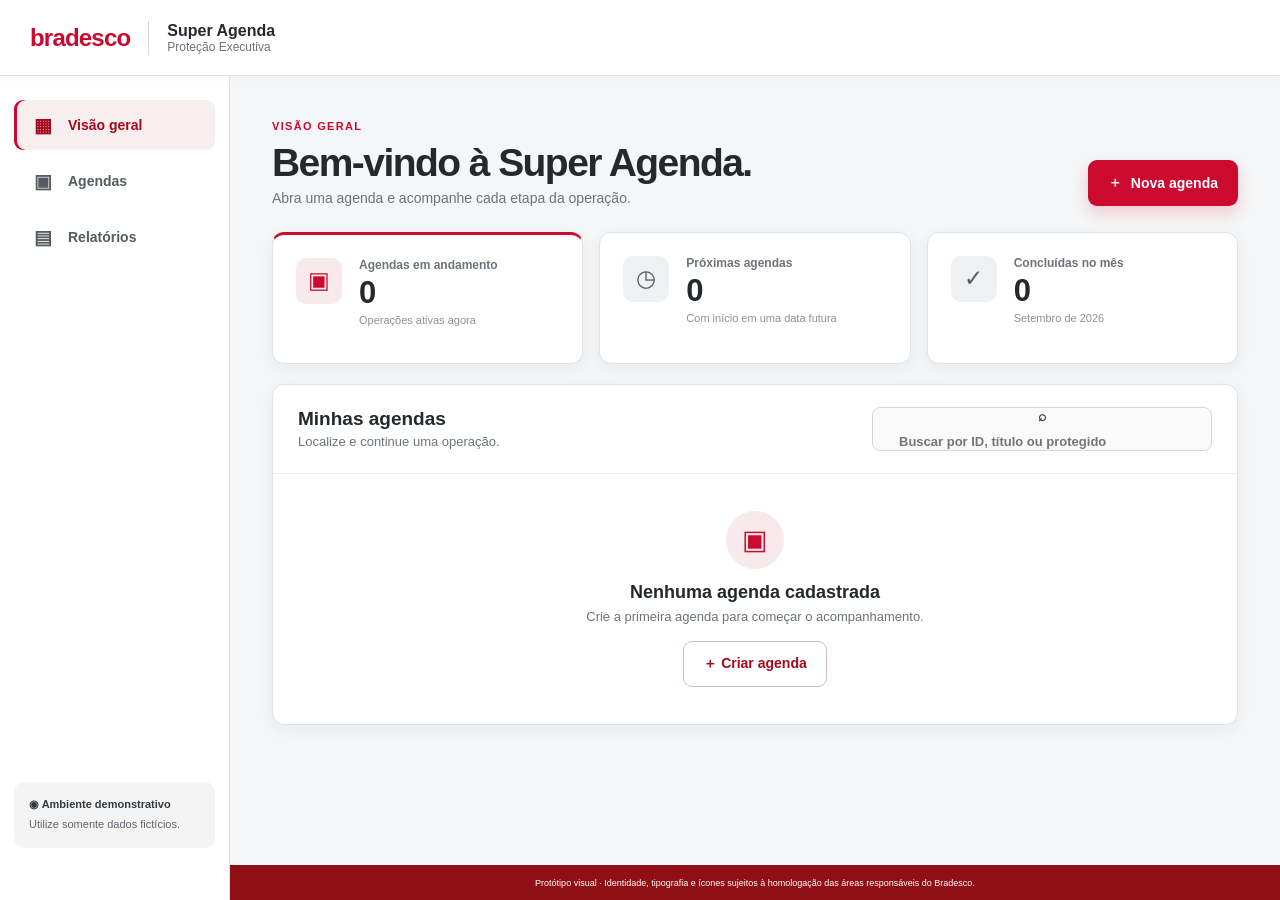
==== portable/index.html @ 65eeb94b "Add files via upload" ====
<!doctype html>
<html lang="pt-BR">
<head>
  <meta charset="utf-8">
  <meta name="viewport" content="width=device-width, initial-scale=1">
  <meta name="color-scheme" content="light">
  <title>Super Agenda - Proteção Executiva</title>
  <link rel="stylesheet" href="css/estilos.css">
</head>
<body>
  <header class="topbar">
    <div class="brand"><div class="brand-name">bradesco</div><span class="brand-line"></span><div class="brand-product"><strong>Super Agenda</strong><span>Proteção Executiva</span></div></div>
  </header>
  <nav class="sidebar" aria-label="Navegação principal">
    <button class="nav-button active" data-go="home"><span class="nav-icon">▦</span><span>Visão geral</span></button>
    <button class="nav-button" data-go="form"><span class="nav-icon">▣</span><span>Agendas</span></button>
    <button class="nav-button" id="reports"><span class="nav-icon">▤</span><span>Relatórios</span></button>
    <div class="security-note"><strong>◉ Ambiente demonstrativo</strong>Utilize somente dados fictícios.</div>
  </nav>

  <main>
    <section id="home" class="screen active">
      <div class="heading"><div><span class="eyebrow">VISÃO GERAL</span><h1>Bem-vindo à Super Agenda.</h1><p>Abra uma agenda e acompanhe cada etapa da operação.</p></div><button class="btn btn-primary" data-go="form"><span>＋</span> Nova agenda</button></div>
      <div class="summary-grid">
        <article class="summary featured"><span class="summary-symbol">▣</span><div class="summary-data"><span>Agendas em andamento</span><strong id="active-count">0</strong><small>Operações ativas agora</small></div></article>
        <article class="summary neutral"><span class="summary-symbol">◷</span><div class="summary-data"><span>Próximas agendas</span><strong id="upcoming-count">0</strong><small>Com início em uma data futura</small></div></article>
        <article class="summary neutral"><span class="summary-symbol">✓</span><div class="summary-data"><span>Concluídas no mês</span><strong>0</strong><small>Setembro de 2026</small></div></article>
      </div>
      <div class="card">
        <div class="card-head"><div><h2>Minhas agendas</h2><p>Localize e continue uma operação.</p></div><label class="search" aria-label="Pesquisar agendas"><span>⌕</span><input id="search" placeholder="Buscar por ID, título ou protegido"></label></div>
        <div id="agenda-list"></div>
      </div>
    </section>

    <section id="form" class="screen form-wrap">
      <button class="back" data-go="home">← Voltar para visão geral</button>
      <div class="heading"><div><span class="eyebrow">ETAPA 1 DE 3</span><h1>Abertura da agenda</h1><p>Preencha somente as informações essenciais da operação.</p></div></div>
      <div class="steps"><div class="step current"><span class="step-circle">1</span><div class="step-copy"><strong>Abertura</strong><small>Informações iniciais</small></div></div><span class="step-line"></span><div class="step locked"><span class="step-circle">2</span><div class="step-copy"><strong>Registros</strong><small>Bloqueada</small></div></div><span class="step-line"></span><div class="step locked"><span class="step-circle">3</span><div class="step-copy"><strong>Conclusão</strong><small>Bloqueada</small></div></div></div>
      <form id="agenda-form" novalidate>
        <div class="card form-card"><div class="section-head"><span class="section-icon">▤</span><div><h2>Identificação</h2><p>Dê um nome claro para localizar esta agenda depois.</p></div></div><div class="form-grid id-grid"><label>Título da agenda *<input id="title" required placeholder="Ex.: Visita institucional - São Paulo"></label><label>ID da agenda<div class="readonly" id="generated-id">APE-2026-0001</div><small>Gerado automaticamente</small></label></div></div>
        <div class="card form-card"><div class="section-head"><span class="section-icon">▣</span><div><h2>Período</h2><p>Informe quando a proteção está prevista para acontecer.</p></div></div><div class="form-grid two"><label>Data de início *<input id="start" type="date" required></label><label>Data final prevista *<input id="end" type="date" required></label></div></div>
        <div class="card form-card"><div class="section-head"><span class="section-icon">♟</span><div><h2>Protegidos</h2><p>Selecione os nomes principais ou adicione outras pessoas manualmente.</p></div></div><div id="vip-list" class="vip-list"></div><button class="btn btn-outline add-vip" type="button" id="add-vip">＋ Adicionar outro protegido</button></div>
        <div class="card form-card"><div class="section-head"><span class="section-icon">✎</span><div><h2>Observação inicial</h2><p>Campo opcional para uma orientação breve.</p></div></div><label>Observação<textarea id="notes" maxlength="300" placeholder="Ex.: Agenda solicitada para acompanhamento de visita institucional."></textarea></label></div>
        <div id="error" class="error" role="alert"></div>
        <div class="form-actions"><button class="btn btn-quiet btn-large" type="button" data-go="home">Cancelar</button><button class="btn btn-primary btn-large" type="submit">Abrir agenda →</button></div>
      </form>
    </section>

    <section id="dashboard" class="screen">
      <button class="back" data-go="home">← Voltar para todas as agendas</button>
      <div class="success"><span class="success-symbol">✓</span><div class="success-copy"><strong>Agenda aberta com sucesso!</strong><span>A etapa de registros operacionais já está disponível.</span></div></div>
      <div class="dashboard-title"><div><span class="agenda-id" id="dash-id"></span><h1 id="dash-title"></h1><p id="dash-period"></p></div><span class="pill" id="dash-status">Em andamento</span></div>
      <div class="progress"><div class="progress-step done"><span class="progress-circle">✓</span><div class="progress-copy"><strong>1. Abertura</strong><small>Concluída</small></div></div><span class="connector active"></span><div class="progress-step current"><span class="progress-circle">2</span><div class="progress-copy"><strong>2. Registros</strong><small>Disponível</small></div></div><span class="connector"></span><div class="progress-step"><span class="progress-circle">▣</span><div class="progress-copy"><strong>3. Conclusão</strong><small>Bloqueada</small></div></div></div>
      <div class="dashboard-grid">
        <div class="card"><div class="card-head"><div><h2>Resumo da agenda</h2><p>Informações registradas na abertura.</p></div><button class="btn btn-outline" id="edit">Editar dados</button></div><dl class="details"><div class="detail"><dt>▣ Período</dt><dd id="detail-period"></dd></div><div class="detail"><dt>♟ Protegidos</dt><dd id="detail-vips"></dd></div><div class="detail" id="notes-row"><dt>✎ Observação inicial</dt><dd id="detail-notes"></dd></div></dl></div>
        <aside class="card next-card"><span class="next-symbol">◆</span><small>PRÓXIMO PASSO</small><h2>Registre a primeira ação operacional</h2><p>Inclua contatos, confirmações e movimentações realizadas nesta agenda.</p><button class="btn btn-primary full" id="next-step">＋ Registrar primeira ação</button><span class="prototype-hint">Demonstração da próxima etapa</span></aside>
      </div>
      <div class="card"><div class="card-head"><div><h2>Linha do tempo</h2><p>Histórico dos acontecimentos desta operação.</p></div><span class="pill">1 registro</span></div><div class="timeline-item"><span class="timeline-marker">✓</span><div class="timeline-copy"><strong>Agenda aberta</strong><p>Informações iniciais registradas. Etapa operacional desbloqueada.</p><small>Agora · registro local</small></div></div></div>
    </section>
  </main>
  <footer>Protótipo visual · Identidade, tipografia e ícones sujeitos à homologação das áreas responsáveis do Bradesco.</footer>
  <div id="toast" class="toast" role="status"></div>

  <script src="js/aplicativo.js"></script>
</body>
</html>
---- portable/css/estilos.css ----
:root{--red:#cc092f;--dark-red:#900f15;--red-2:#a5091b;--ink:#25282c;--muted:#6e7379;--line:#dfe1e3;--bg:#f5f6f7;--soft:#f8e9ec;--green:#247246;--green-bg:#eaf6ee;--shadow:0 4px 16px rgba(25,28,32,.06)}
    *{box-sizing:border-box}html{scroll-behavior:smooth}body{margin:0;background:var(--bg);color:var(--ink);font-family:"Bradesco Sans","Segoe UI",Arial,sans-serif;font-size:16px}button,input,textarea{font:inherit}button{cursor:pointer}button:focus-visible,input:focus-visible,textarea:focus-visible{outline:3px solid rgba(204,9,47,.22);outline-offset:2px}
    .topbar{height:76px;position:fixed;z-index:20;inset:0 0 auto;display:flex;align-items:center;justify-content:space-between;padding:0 30px;background:#fff;border-bottom:1px solid var(--line);box-shadow:0 1px 8px rgba(0,0,0,.04)}
    .brand{display:flex;align-items:center;gap:18px}.brand-name{color:var(--red);font-size:24px;font-weight:800;letter-spacing:-.8px}.brand-line{width:1px;height:34px;background:#d7d8da}.brand-product{display:flex;flex-direction:column;line-height:1.2}.brand-product strong{font-size:16px}.brand-product span{font-size:12px;color:var(--muted)}
    .sidebar{position:fixed;z-index:10;top:76px;bottom:0;left:0;width:230px;background:#fff;border-right:1px solid var(--line);padding:24px 14px 52px;display:flex;flex-direction:column;gap:6px}.nav-button{min-height:50px;border:0;border-radius:9px;background:transparent;color:#555b61;display:flex;align-items:center;gap:13px;padding:0 16px;font-size:14px;font-weight:650;text-align:left}.nav-button:hover{background:#f7f1f2}.nav-button.active{color:var(--red-2);background:#f8edef;box-shadow:inset 3px 0 var(--red)}.nav-icon{width:25px;font-size:19px;text-align:center}.security-note{margin-top:auto;padding:15px;border-radius:10px;background:#f4f4f5;color:#5f656b;font-size:11px;line-height:1.45}.security-note strong{display:block;color:#34383c;margin-bottom:4px}
    main{margin-left:230px;padding:116px 42px 86px;min-height:100vh}.screen{display:none;max-width:1180px;margin:auto;animation:enter .25s ease-out}.screen.active{display:block}@keyframes enter{from{opacity:0;transform:translateY(5px)}}
    .heading{display:flex;justify-content:space-between;align-items:flex-end;gap:24px;margin-bottom:26px}.eyebrow{color:var(--red);font-size:11px;letter-spacing:.12em;font-weight:800}.heading h1,.dashboard-title h1{margin:7px 0 5px;font-size:clamp(29px,4vw,39px);line-height:1.12;letter-spacing:-.04em}.heading p{margin:0;color:var(--muted);font-size:14px}
    .btn{min-height:46px;border:1px solid transparent;border-radius:9px;padding:0 19px;display:inline-flex;align-items:center;justify-content:center;gap:9px;font-weight:750;font-size:14px}.btn-primary{background:var(--red);color:#fff;box-shadow:0 7px 16px rgba(204,9,47,.18)}.btn-primary:hover{background:var(--red-2)}.btn-outline{background:#fff;border-color:#d7b8be;color:var(--red-2)}.btn-quiet{background:#fff;border-color:var(--line);color:#42474c}.btn-large{min-height:50px;min-width:155px}
    .summary-grid{display:grid;grid-template-columns:repeat(3,1fr);gap:16px;margin-bottom:20px}.summary{background:#fff;border:1px solid var(--line);border-radius:12px;min-height:132px;padding:23px;display:flex;gap:17px;box-shadow:var(--shadow)}.summary.featured{border-top:3px solid var(--red)}.summary-symbol{width:46px;height:46px;border-radius:10px;display:grid;place-items:center;background:var(--soft);color:var(--red);font-size:23px;flex:none}.summary.neutral .summary-symbol{background:#eff0f1;color:#555c63}.summary-data{display:flex;flex-direction:column}.summary-data span{font-size:12px;color:var(--muted);font-weight:650}.summary-data strong{font-size:31px;line-height:1.1;margin:4px 0}.summary-data small{font-size:11px;color:#8c9095}
    .card{background:#fff;border:1px solid var(--line);border-radius:12px;box-shadow:var(--shadow)}.card-head{display:flex;align-items:center;justify-content:space-between;gap:20px;padding:22px 25px;border-bottom:1px solid #ececee}.card-head h2{margin:0 0 4px;font-size:19px}.card-head p{margin:0;color:var(--muted);font-size:13px}.search{height:44px;width:min(340px,100%);display:flex;align-items:center;gap:10px;padding:0 13px;border:1px solid #d5d8da;border-radius:8px;background:#fafafa}.search input{width:100%;border:0;background:transparent;outline:0;font-size:13px}.empty{min-height:250px;display:flex;flex-direction:column;align-items:center;justify-content:center;text-align:center;padding:30px}.empty-symbol{width:58px;height:58px;border-radius:50%;display:grid;place-items:center;background:var(--soft);color:var(--red);font-size:27px;margin-bottom:13px}.empty h3{margin:0 0 6px;font-size:18px}.empty p{margin:0 0 17px;color:var(--muted);font-size:13px}.agenda-row{width:100%;border:0;background:#fff;display:grid;grid-template-columns:auto 1fr auto auto;align-items:center;gap:14px;padding:21px 25px;text-align:left}.agenda-row:hover{background:#fcf8f9}.agenda-row-info{display:flex;flex-direction:column;gap:4px}.agenda-row-info small{color:var(--muted)}.dot{width:10px;height:10px;border-radius:50%;background:var(--red);box-shadow:0 0 0 4px var(--soft)}.dot.upcoming{background:#276aa8;box-shadow:0 0 0 4px #e8f2fb}.dot.past{background:#74797e;box-shadow:0 0 0 4px #eceeef}.pill{display:inline-flex;align-items:center;gap:7px;width:max-content;border-radius:999px;padding:7px 11px;background:var(--soft);color:var(--dark-red);font-size:11px;font-weight:800}.pill.upcoming{background:#e8f2fb;color:#185c96}.pill.past{background:#eceeef;color:#555c63}
    .agenda-row+.agenda-row{border-top:1px solid #ececee}
    .back{border:0;background:transparent;color:#5f656b;padding:0;margin-bottom:23px;font-size:13px;font-weight:700}.back:hover{color:var(--red)}.form-wrap{max-width:960px!important}.steps{background:#fff;border:1px solid var(--line);border-radius:11px;display:flex;align-items:center;padding:18px 22px;margin-bottom:18px}.step{display:flex;align-items:center;gap:9px;min-width:150px}.step-circle{width:36px;height:36px;border-radius:50%;display:grid;place-items:center;background:#eceeef;color:#72777c;font-weight:800}.step.current .step-circle{background:var(--red);color:#fff;box-shadow:0 0 0 5px var(--soft)}.step-copy{display:flex;flex-direction:column}.step-copy strong{font-size:13px}.step-copy small{font-size:10px;color:#83888d}.step.locked strong{color:#858a8f}.step-line{height:1px;flex:1;background:#dfe0e2;margin:0 15px}
    form{display:grid;gap:14px}.form-card{padding:23px 25px}.section-head{display:flex;gap:13px;align-items:center;padding-bottom:19px;margin-bottom:19px;border-bottom:1px solid #ececee}.section-icon{width:40px;height:40px;border-radius:9px;display:grid;place-items:center;background:var(--soft);color:var(--red);font-size:20px}.section-head h2{font-size:18px;margin:0 0 3px}.section-head p{margin:0;color:var(--muted);font-size:13px}.form-grid{display:grid;gap:18px}.form-grid.id-grid{grid-template-columns:1fr 260px}.form-grid.two{grid-template-columns:repeat(2,1fr)}label{display:flex;flex-direction:column;gap:7px;color:#3b4045;font-size:14px;font-weight:700}input,select,textarea{width:100%;border:1px solid #cfd1d4;border-radius:8px;background:#fff;color:var(--ink);padding:0 13px;font-size:14px}input,select{height:49px}textarea{min-height:92px;padding-top:13px;resize:vertical}input:focus,select:focus,textarea:focus{border-color:var(--red);outline:3px solid rgba(204,9,47,.1)}.readonly{height:49px;border:1px solid #dfe1e3;border-radius:8px;background:#f4f5f6;display:flex;align-items:center;padding:0 13px;color:#666c72;font-size:14px;font-weight:750}label small{color:#8a8e93;font-weight:400}.vip-list{display:grid;gap:14px}.vip-input-row{display:flex;gap:9px;align-items:flex-start}.protected-fields{display:grid;gap:8px;flex:1}.manual-other[hidden]{display:none}.remove-vip{width:49px;height:49px;flex:none;border:1px solid #e2c7cd;border-radius:8px;background:#fff;color:var(--red-2);font-size:19px}.add-vip{margin-top:14px}.form-actions{display:flex;justify-content:flex-end;gap:11px;padding-top:5px}.error{display:none;padding:14px 16px;border:1px solid #e5b5be;border-radius:8px;background:#fff0f2;color:var(--dark-red);font-size:13px;font-weight:700}.error.show{display:block}
    .success{display:flex;align-items:center;gap:12px;padding:15px 18px;border:1px solid #bcd8c6;border-radius:10px;background:var(--green-bg);color:#215f39;margin-bottom:22px}.success-symbol{font-size:23px}.success-copy{display:flex;flex-direction:column}.success-copy strong{font-size:13px}.success-copy span{font-size:11px;color:#50745d}.dashboard-title{display:flex;justify-content:space-between;align-items:center;gap:20px;margin-bottom:22px}.agenda-id{color:var(--red-2);font-size:11px;font-weight:800;letter-spacing:.07em}.dashboard-title p{margin:0;color:var(--muted);font-size:13px}
    .progress{background:#fff;border:1px solid var(--line);border-radius:12px;padding:20px 26px;display:flex;align-items:center;margin-bottom:18px}.progress-step{display:flex;align-items:center;gap:10px;min-width:155px}.progress-circle{width:38px;height:38px;border-radius:50%;display:grid;place-items:center;background:#eee;color:#73787d;font-weight:800}.progress-step.done .progress-circle{background:#e6f4eb;color:var(--green)}.progress-step.current .progress-circle{background:var(--red);color:#fff;box-shadow:0 0 0 5px var(--soft)}.progress-copy{display:flex;flex-direction:column}.progress-copy strong{font-size:12px}.progress-copy small{font-size:10px;color:#7d8288}.connector{height:2px;flex:1;background:#dedfe1;margin:0 17px}.connector.active{background:var(--red)}
    .dashboard-grid{display:grid;grid-template-columns:1.6fr .85fr;gap:18px;margin-bottom:18px}.details{margin:0;padding:8px 24px 20px}.detail{padding:15px 0;border-bottom:1px solid #eee;display:grid;grid-template-columns:160px 1fr;gap:18px}.detail:last-child{border-bottom:0}.detail dt{color:var(--muted);font-size:11px;font-weight:700}.detail dd{margin:0;font-size:13px;font-weight:650}.vip-chip{display:inline-block;padding:6px 9px;margin:0 5px 5px 0;border-radius:999px;background:#f1f2f3;font-size:11px}.next-card{padding:25px;background:linear-gradient(150deg,#fff 30%,#f9edef 100%);border-top:3px solid var(--red)}.next-symbol{width:47px;height:47px;border-radius:11px;display:grid;place-items:center;background:var(--red);color:#fff;font-size:23px;margin-bottom:19px}.next-card>small{color:var(--red);letter-spacing:.1em;font-weight:800;font-size:9px}.next-card h2{font-size:20px;line-height:1.3;margin:8px 0}.next-card p{color:#666c72;font-size:12px;line-height:1.6}.full{width:100%}.prototype-hint{display:block;text-align:center;color:#898d92;font-size:9px;margin-top:9px}.timeline-item{display:flex;gap:15px;padding:23px 25px 28px}.timeline-marker{width:33px;height:33px;border-radius:50%;display:grid;place-items:center;background:#e6f4eb;color:var(--green);font-weight:800;flex:none}.timeline-copy strong{font-size:13px}.timeline-copy p{margin:3px 0 6px;color:#686e74;font-size:12px}.timeline-copy small{color:#96999d;font-size:10px}
    footer{position:fixed;z-index:15;bottom:0;left:230px;right:0;min-height:35px;display:flex;align-items:center;justify-content:center;padding:7px 18px;background:var(--dark-red);color:#fff;font-size:9px;text-align:center}
    .toast{position:fixed;z-index:50;right:22px;bottom:55px;max-width:360px;padding:14px 17px;border-radius:9px;background:#272b2f;color:#fff;box-shadow:0 8px 30px rgba(0,0,0,.24);font-size:13px;opacity:0;transform:translateY(10px);pointer-events:none;transition:.22s}.toast.show{opacity:1;transform:none}
    @media(max-width:900px){.sidebar{width:76px;align-items:center}.nav-button{width:49px;padding:0;justify-content:center}.nav-button span:last-child,.security-note{display:none}main{margin-left:76px;padding-inline:24px}footer{left:76px}.summary-grid{grid-template-columns:1fr}.form-grid.id-grid,.dashboard-grid{grid-template-columns:1fr}}
    @media(max-width:640px){.topbar{height:68px;padding:0 16px}.brand-name{font-size:20px}.brand-line,.brand-product{display:none}.sidebar{display:none}main{margin-left:0;padding:94px 15px 76px}footer{left:0}.heading{align-items:stretch;flex-direction:column}.heading .btn-primary{width:100%}.summary{min-height:105px}.card-head{align-items:stretch;flex-direction:column}.search{width:100%}.form-grid.two{grid-template-columns:1fr}.steps{padding:15px}.step{min-width:auto}.step-copy{display:none}.step-line{margin:0 9px}.form-card{padding:19px 17px}.form-actions{flex-direction:column-reverse}.form-actions .btn{width:100%}.dashboard-title{align-items:flex-start;flex-direction:column}.progress{padding:18px}.progress-step{min-width:auto}.progress-copy{display:none}.connector{margin:0 8px}.detail{grid-template-columns:1fr;gap:7px}.agenda-row{grid-template-columns:auto 1fr auto}.agenda-row .pill{display:none}}
    @media(prefers-reduced-motion:reduce){*{scroll-behavior:auto!important;animation-duration:.01ms!important;transition-duration:.01ms!important}}
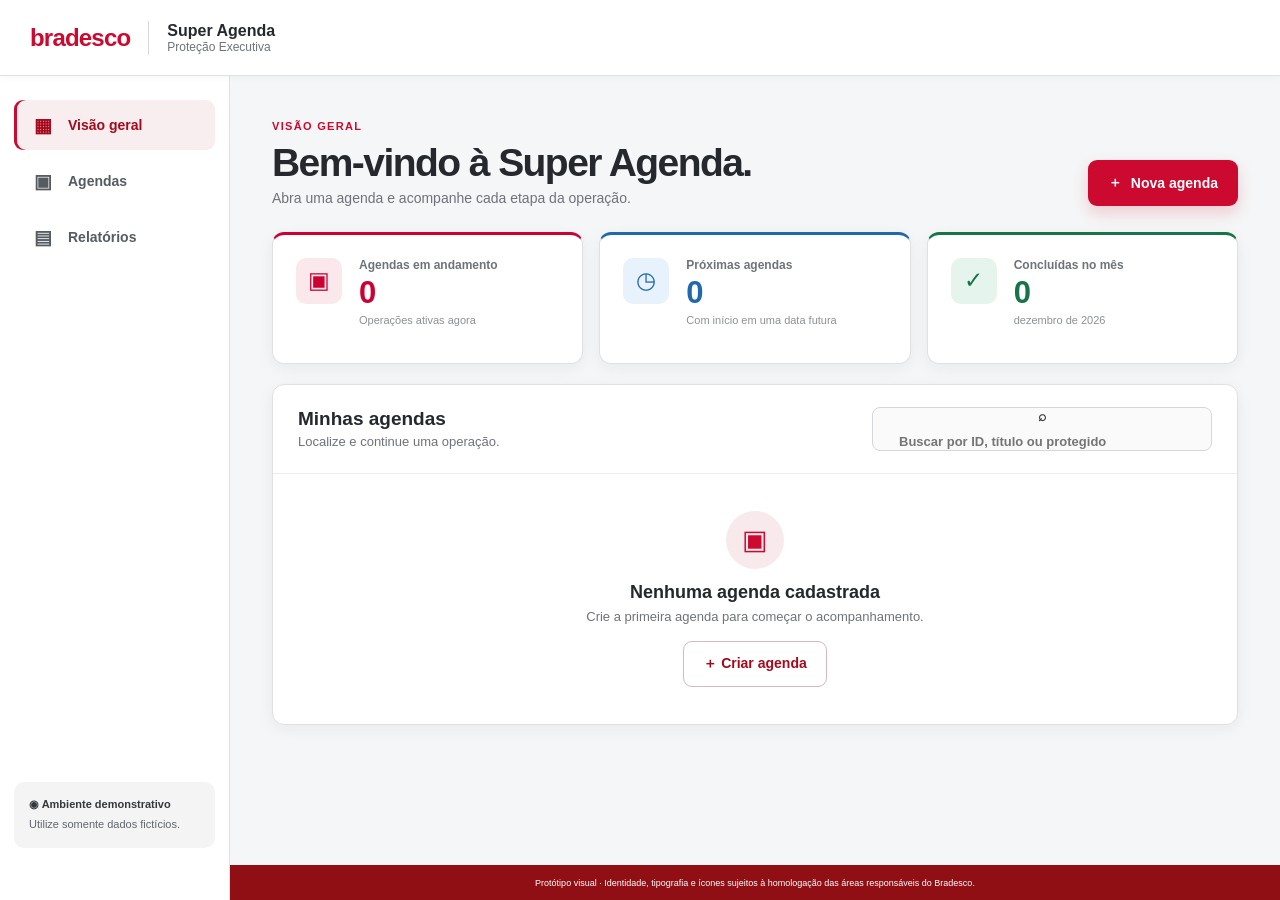
==== commit b80a7815: "Add files via upload" ====
--- a/portable/index.html
+++ b/portable/index.html
@@ -22,9 +22,9 @@
     <section id="home" class="screen active">
       <div class="heading"><div><span class="eyebrow">VISÃO GERAL</span><h1>Bem-vindo à Super Agenda.</h1><p>Abra uma agenda e acompanhe cada etapa da operação.</p></div><button class="btn btn-primary" data-go="form"><span>＋</span> Nova agenda</button></div>
       <div class="summary-grid">
-        <article class="summary featured"><span class="summary-symbol">▣</span><div class="summary-data"><span>Agendas em andamento</span><strong id="active-count">0</strong><small>Operações ativas agora</small></div></article>
-        <article class="summary neutral"><span class="summary-symbol">◷</span><div class="summary-data"><span>Próximas agendas</span><strong id="upcoming-count">0</strong><small>Com início em uma data futura</small></div></article>
-        <article class="summary neutral"><span class="summary-symbol">✓</span><div class="summary-data"><span>Concluídas no mês</span><strong>0</strong><small>Setembro de 2026</small></div></article>
+        <article class="summary summary-active"><span class="summary-symbol">▣</span><div class="summary-data"><span>Agendas em andamento</span><strong id="active-count">0</strong><small>Operações ativas agora</small></div></article>
+        <article class="summary summary-upcoming"><span class="summary-symbol">◷</span><div class="summary-data"><span>Próximas agendas</span><strong id="upcoming-count">0</strong><small>Com início em uma data futura</small></div></article>
+        <article class="summary summary-completed"><span class="summary-symbol">✓</span><div class="summary-data"><span>Concluídas no mês</span><strong id="completed-count">0</strong><small id="completed-month"></small></div></article>
       </div>
       <div class="card">
         <div class="card-head"><div><h2>Minhas agendas</h2><p>Localize e continue uma operação.</p></div><label class="search" aria-label="Pesquisar agendas"><span>⌕</span><input id="search" placeholder="Buscar por ID, título ou protegido"></label></div>
@@ -38,7 +38,7 @@
       <div class="steps"><div class="step current"><span class="step-circle">1</span><div class="step-copy"><strong>Abertura</strong><small>Informações iniciais</small></div></div><span class="step-line"></span><div class="step locked"><span class="step-circle">2</span><div class="step-copy"><strong>Registros</strong><small>Bloqueada</small></div></div><span class="step-line"></span><div class="step locked"><span class="step-circle">3</span><div class="step-copy"><strong>Conclusão</strong><small>Bloqueada</small></div></div></div>
       <form id="agenda-form" novalidate>
         <div class="card form-card"><div class="section-head"><span class="section-icon">▤</span><div><h2>Identificação</h2><p>Dê um nome claro para localizar esta agenda depois.</p></div></div><div class="form-grid id-grid"><label>Título da agenda *<input id="title" required placeholder="Ex.: Visita institucional - São Paulo"></label><label>ID da agenda<div class="readonly" id="generated-id">APE-2026-0001</div><small>Gerado automaticamente</small></label></div></div>
-        <div class="card form-card"><div class="section-head"><span class="section-icon">▣</span><div><h2>Período</h2><p>Informe quando a proteção está prevista para acontecer.</p></div></div><div class="form-grid two"><label>Data de início *<input id="start" type="date" required></label><label>Data final prevista *<input id="end" type="date" required></label></div></div>
+        <div class="card form-card"><div class="section-head"><span class="section-icon">▣</span><div><h2>Período</h2><p>Informe quando a proteção está prevista para acontecer.</p></div></div><div class="form-grid two"><label>Data de recebimento da solicitação *<input id="received-date" type="date" required><small>Informe quando a demanda chegou, mesmo que o cadastro seja feito depois.</small></label><label>Data de início *<input id="start" type="date" required></label><label>Horário de início (opcional)<input id="start-time" type="time"><small>Informação operacional. Não interfere no prazo de preparação.</small></label><label>Data final prevista *<input id="end" type="date" required></label></div></div>
         <div class="card form-card"><div class="section-head"><span class="section-icon">♟</span><div><h2>Protegidos</h2><p>Selecione os nomes principais ou adicione outras pessoas manualmente.</p></div></div><div id="vip-list" class="vip-list"></div><button class="btn btn-outline add-vip" type="button" id="add-vip">＋ Adicionar outro protegido</button></div>
         <div class="card form-card"><div class="section-head"><span class="section-icon">✎</span><div><h2>Observação inicial</h2><p>Campo opcional para uma orientação breve.</p></div></div><label>Observação<textarea id="notes" maxlength="300" placeholder="Ex.: Agenda solicitada para acompanhamento de visita institucional."></textarea></label></div>
         <div id="error" class="error" role="alert"></div>
@@ -48,19 +48,64 @@
 
     <section id="dashboard" class="screen">
       <button class="back" data-go="home">← Voltar para todas as agendas</button>
-      <div class="success"><span class="success-symbol">✓</span><div class="success-copy"><strong>Agenda aberta com sucesso!</strong><span>A etapa de registros operacionais já está disponível.</span></div></div>
+      <div class="success"><span class="success-symbol">✓</span><div class="success-copy"><strong>Agenda registrada</strong><span>Consulte e atualize os dados da operação.</span></div></div>
       <div class="dashboard-title"><div><span class="agenda-id" id="dash-id"></span><h1 id="dash-title"></h1><p id="dash-period"></p></div><span class="pill" id="dash-status">Em andamento</span></div>
-      <div class="progress"><div class="progress-step done"><span class="progress-circle">✓</span><div class="progress-copy"><strong>1. Abertura</strong><small>Concluída</small></div></div><span class="connector active"></span><div class="progress-step current"><span class="progress-circle">2</span><div class="progress-copy"><strong>2. Registros</strong><small>Disponível</small></div></div><span class="connector"></span><div class="progress-step"><span class="progress-circle">▣</span><div class="progress-copy"><strong>3. Conclusão</strong><small>Bloqueada</small></div></div></div>
-      <div class="dashboard-grid">
+      <div class="progress" id="agenda-progress"><div class="progress-step done"><span class="progress-circle">✓</span><div class="progress-copy"><strong>1. Abertura</strong><small>Concluída</small></div></div><span class="connector active"></span><div class="progress-step current"><span class="progress-circle">2</span><div class="progress-copy"><strong>2. Registros</strong><small>Disponível</small></div></div><span class="connector"></span><div class="progress-step"><span class="progress-circle">▣</span><div class="progress-copy"><strong>3. Conclusão</strong><small>Bloqueada</small></div></div></div>
+      <div id="lead-summary" class="notice" role="status"></div><div class="dashboard-grid">
         <div class="card"><div class="card-head"><div><h2>Resumo da agenda</h2><p>Informações registradas na abertura.</p></div><button class="btn btn-outline" id="edit">Editar dados</button></div><dl class="details"><div class="detail"><dt>▣ Período</dt><dd id="detail-period"></dd></div><div class="detail"><dt>♟ Protegidos</dt><dd id="detail-vips"></dd></div><div class="detail" id="notes-row"><dt>✎ Observação inicial</dt><dd id="detail-notes"></dd></div></dl></div>
-        <aside class="card next-card"><span class="next-symbol">◆</span><small>PRÓXIMO PASSO</small><h2>Registre a primeira ação operacional</h2><p>Inclua contatos, confirmações e movimentações realizadas nesta agenda.</p><button class="btn btn-primary full" id="next-step">＋ Registrar primeira ação</button><span class="prototype-hint">Demonstração da próxima etapa</span></aside>
+        <aside class="card next-card"><span class="next-symbol">◆</span><small>PRÓXIMO PASSO</small><h2>Organize a operação</h2><p>Preencha o local, a empresa de segurança, o VSPP e o transporte.</p><button class="btn btn-primary full" id="next-step">Preencher registros operacionais</button><button class="btn btn-outline full" id="open-conclusion" disabled>Conclusão bloqueada</button><span class="prototype-hint" id="conclusion-help">Salve os dados operacionais para liberar a conclusão.</span></aside>
       </div>
-      <div class="card"><div class="card-head"><div><h2>Linha do tempo</h2><p>Histórico dos acontecimentos desta operação.</p></div><span class="pill">1 registro</span></div><div class="timeline-item"><span class="timeline-marker">✓</span><div class="timeline-copy"><strong>Agenda aberta</strong><p>Informações iniciais registradas. Etapa operacional desbloqueada.</p><small>Agora · registro local</small></div></div></div>
+      <div class="card form-card"><h2>Valores da operação</h2><div id="cost-summary"></div></div>
+      <div class="card form-card"><h2>Dados operacionais</h2><div id="operation-summary"></div></div>
+      <div class="card form-card"><h2>Contatos importantes</h2><div id="contacts-summary"></div></div>
+      <div class="card form-card"><h2>Fotos e anexos</h2><div id="gallery-summary" class="attachment-grid"></div></div>
+      <div class="card"><div class="card-head"><div><h2>Linha do tempo</h2><p>Salvamentos e alterações desta agenda, do mais recente ao mais antigo.</p></div><span class="pill" id="history-count">0 registros</span></div><div id="history-list"></div></div>
     </section>
+<section id="operations" class="screen">
+<button type="button" class="back" id="operation-back">← Voltar ao resumo da agenda</button>
+<div class="heading"><div><span class="eyebrow">ETAPA 2 DE 3</span><h1>Registros operacionais</h1><p id="operation-agenda"></p><p>Preencha aos poucos e salve um rascunho quando precisar.</p></div></div>
+<form id="operation-form" novalidate>
+<div class="card form-card"><div class="section-head"><span class="section-icon">⌖</span><div><h2>Localização do evento</h2><p>Informe o endereço e indique o acesso correto.</p></div></div>
+<div class="location-layout"><div class="form-grid two"><label>Nome do local / evento<input name="venue" type="text" ></label><label>CEP<input name="cep" type="text" inputmode="numeric" maxlength="9" placeholder="00000-000"></label><label>Rua / Avenida *<input name="street" type="text" ></label><label>Número *<input name="number" type="text" placeholder="Ex.: 100 ou S/N"></label><label>Complemento<input name="complement" type="text" ></label><label>Bairro *<input name="district" type="text" ></label><label>Cidade / Município *<input name="city" type="text" ></label><label>UF *<select name="state"><option value="">Selecione</option><option value="AC">AC</option><option value="AL">AL</option><option value="AP">AP</option><option value="AM">AM</option><option value="BA">BA</option><option value="CE">CE</option><option value="DF">DF</option><option value="ES">ES</option><option value="GO">GO</option><option value="MA">MA</option><option value="MT">MT</option><option value="MS">MS</option><option value="MG">MG</option><option value="PA">PA</option><option value="PB">PB</option><option value="PR">PR</option><option value="PE">PE</option><option value="PI">PI</option><option value="RJ">RJ</option><option value="RN">RN</option><option value="RS">RS</option><option value="RO">RO</option><option value="RR">RR</option><option value="SC">SC</option><option value="SP">SP</option><option value="SE">SE</option><option value="TO">TO</option></select></label><label>Ponto de referência / acesso<input name="reference" type="text" ></label></div><aside class="map-panel"><h3>Consultar localização</h3><p id="address-preview">Preencha o endereço.</p><a id="maps-link" class="btn btn-outline" target="_blank" rel="noopener noreferrer" hidden>Abrir no Google Maps ↗</a><p>Requer internet. Ao clicar, somente o endereço é enviado ao Google. Confira o ponto e a entrada do evento.</p><small>Mapa dentro desta tela: integração pendente de configuração.</small></aside></div></div>
+<div class="card form-card"><div class="section-head"><span class="section-icon">♟</span><div><h2>Equipe de segurança</h2><p>Cadastre cada profissional contratado com seu nome, CPF e gênero.</p></div></div>
+<label>Empresa de segurança contratada *<input name="company" type="text"></label>
+<div id="staff-list"></div><button type="button" class="btn btn-outline add-vip" id="add-staff">＋ Adicionar VSPP</button></div>
+<div class="card form-card"><div class="section-head"><span class="section-icon">↗</span><div><h2>Transporte por trechos</h2><p>Adicione um trecho para cada veículo ou voo, na ordem da viagem. Exemplo: carro → avião → carro.</p></div></div>
+<p id="transport-mode" class="pill" aria-live="polite"></p><p>Ao combinar tipos diferentes, o transporte será identificado como Híbrido. Datas e horários locais do computador.</p>
+<div id="leg-list"></div><button type="button" class="btn btn-outline add-vip" id="add-leg">＋ Adicionar trecho / veículo</button></div>
+<div class="card form-card"><div class="section-head"><span class="section-icon" aria-hidden="true">☎</span><div><h2>Contatos importantes</h2><p>Registre unidades médicas, unidades policiais e outros apoios para esta agenda.</p></div></div>
+<div class="contact-add-actions"><button type="button" class="btn btn-outline" data-add-contact="medical">＋ Unidade médica</button><button type="button" class="btn btn-outline" data-add-contact="police">＋ Unidade policial / similar</button><button type="button" class="btn btn-outline" data-add-contact="other">＋ Outro contato</button></div>
+<p id="contacts-empty" class="contact-hint">Nenhum contato adicionado. Escolha uma categoria acima para começar.</p><div id="contact-list"></div>
+<p class="contact-hint">Adicione quantos contatos precisar. Campos sem * são opcionais; use Salvar rascunho para continuar depois.</p></div>
+<div class="card form-card"><div class="section-head"><span class="section-icon" aria-hidden="true">▧</span><div><h2>Fotos e anexos</h2><p>Adicione imagens de referência, documentos e arquivos de e-mail. Dê um título e uma observação a cada item.</p></div></div>
+<label class="attachment-picker">Adicionar fotos ou arquivos<input id="attachment-files" type="file" multiple accept=".jpg,.jpeg,.png,.webp,.gif,.pdf,.eml,.msg,.doc,.docx,.xls,.xlsx,.txt"></label>
+<p class="contact-hint">Até 10 MB por arquivo e 50 MB por agenda. Fotos JPG, PNG, WebP e GIF; PDF, Word, Excel, TXT e e-mails EML/MSG. E-mails são baixados para abrir no programa compatível.</p>
+<p id="gallery-total" aria-live="polite"></p><p id="gallery-message" class="attachment-message" role="alert"></p><p id="gallery-empty">Nenhum anexo adicionado.</p><div id="gallery-editor" class="attachment-grid"></div>
+<p class="contact-hint">Salve os dados ou o rascunho para guardar os anexos. Eles ficam neste navegador e computador; não são enviados à internet. Não limpe os dados do navegador.</p></div>
+<div id="operation-error" class="error" role="alert"></div><div class="form-actions"><button type="button" class="btn btn-outline btn-large" id="save-draft">Salvar rascunho</button><button type="submit" class="btn btn-primary btn-large">Salvar dados operacionais</button></div></form></section>
+<section id="conclusion" class="screen form-wrap">
+<button type="button" class="back" id="conclusion-back">← Voltar ao resumo da agenda</button>
+<div class="heading"><div><span class="eyebrow">ETAPA 3 DE 3</span><h1>Conclusão da operação</h1><p id="conclusion-agenda"></p><p>Informe os valores totais contratados. Campos com * são obrigatórios; use 0,00 quando não houver custo.</p></div></div>
+<form id="conclusion-form" novalidate>
+<div class="card form-card"><div class="section-head"><span class="section-icon">R$</span><div><h2>Custos da operação</h2><p>Some todos os profissionais no valor de VSPP e todos os trechos no valor de transportes.</p></div></div>
+<div class="form-grid two"><label>Valor total de VSPP (R$) *<input id="cost-staff" inputmode="decimal" placeholder="Ex.: 1.500,00" autocomplete="off"></label><label>Valor total de transportes (R$) *<input id="cost-transport" inputmode="decimal" placeholder="Ex.: 800,00" autocomplete="off"></label></div></div>
+<div class="card form-card"><h2>Outras despesas</h2><p>Opcional. Adicione uma linha para cada despesa, com título e valor.</p><div id="cost-extras"></div><button type="button" class="btn btn-outline" id="add-cost">＋ Adicionar despesa</button></div>
+<div class="card form-card"><label>Observações da conclusão<textarea id="cost-notes" placeholder="Informações adicionais sobre os valores ou encerramento."></textarea></label></div>
+<div id="cost-error" class="error" role="alert"></div>
+<div class="cost-total"><div><span>Valor total da operação</span><output id="cost-total" aria-live="polite">R$ 0,00</output><small id="cost-total-help">VSPP + transportes + outras despesas. Calculado automaticamente.</small></div></div>
+<div class="form-actions"><button type="button" class="btn btn-outline btn-large" id="cost-draft">Salvar rascunho dos valores</button><button type="submit" class="btn btn-primary btn-large" id="cost-finish">✓ Concluir operação</button></div>
+</form></section>
   </main>
   <footer>Protótipo visual · Identidade, tipografia e ícones sujeitos à homologação das áreas responsáveis do Bradesco.</footer>
   <div id="toast" class="toast" role="status"></div>
+  <dialog id="photo-dialog" aria-labelledby="photo-caption"><button class="btn btn-outline" type="button" id="photo-close">Fechar foto</button><h2 id="photo-caption"></h2><img id="photo-large" alt=""></dialog>
 
+  <script src="js/operacao.js"></script>
+  <script src="js/equipe-transporte.js"></script>
+  <script src="js/contatos.js"></script>
+  <script src="js/galeria.js"></script>
+  <script src="js/historico.js"></script>
+  <script src="js/conclusao.js"></script>
   <script src="js/aplicativo.js"></script>
 </body>
 </html>
--- a/portable/css/estilos.css
+++ b/portable/css/estilos.css
@@ -6,7 +6,7 @@
     main{margin-left:230px;padding:116px 42px 86px;min-height:100vh}.screen{display:none;max-width:1180px;margin:auto;animation:enter .25s ease-out}.screen.active{display:block}@keyframes enter{from{opacity:0;transform:translateY(5px)}}
     .heading{display:flex;justify-content:space-between;align-items:flex-end;gap:24px;margin-bottom:26px}.eyebrow{color:var(--red);font-size:11px;letter-spacing:.12em;font-weight:800}.heading h1,.dashboard-title h1{margin:7px 0 5px;font-size:clamp(29px,4vw,39px);line-height:1.12;letter-spacing:-.04em}.heading p{margin:0;color:var(--muted);font-size:14px}
     .btn{min-height:46px;border:1px solid transparent;border-radius:9px;padding:0 19px;display:inline-flex;align-items:center;justify-content:center;gap:9px;font-weight:750;font-size:14px}.btn-primary{background:var(--red);color:#fff;box-shadow:0 7px 16px rgba(204,9,47,.18)}.btn-primary:hover{background:var(--red-2)}.btn-outline{background:#fff;border-color:#d7b8be;color:var(--red-2)}.btn-quiet{background:#fff;border-color:var(--line);color:#42474c}.btn-large{min-height:50px;min-width:155px}
-    .summary-grid{display:grid;grid-template-columns:repeat(3,1fr);gap:16px;margin-bottom:20px}.summary{background:#fff;border:1px solid var(--line);border-radius:12px;min-height:132px;padding:23px;display:flex;gap:17px;box-shadow:var(--shadow)}.summary.featured{border-top:3px solid var(--red)}.summary-symbol{width:46px;height:46px;border-radius:10px;display:grid;place-items:center;background:var(--soft);color:var(--red);font-size:23px;flex:none}.summary.neutral .summary-symbol{background:#eff0f1;color:#555c63}.summary-data{display:flex;flex-direction:column}.summary-data span{font-size:12px;color:var(--muted);font-weight:650}.summary-data strong{font-size:31px;line-height:1.1;margin:4px 0}.summary-data small{font-size:11px;color:#8c9095}
+    .summary-grid{display:grid;grid-template-columns:repeat(3,1fr);gap:16px;margin-bottom:20px}.summary{background:#fff;border:1px solid var(--line);border-radius:12px;min-height:132px;padding:23px;display:flex;gap:17px;box-shadow:var(--shadow)}.summary{border-top:3px solid var(--summary-color);--summary-color:var(--red);--summary-soft:var(--soft)}.summary-active{--summary-color:#cc0033;--summary-soft:#fbe8ed}.summary-upcoming{--summary-color:#2169ac;--summary-soft:#e8f2fc}.summary-completed{--summary-color:#167448;--summary-soft:#e5f4ed}.summary .summary-symbol{background:var(--summary-soft);color:var(--summary-color)}.summary .summary-data strong{color:var(--summary-color)}.summary-symbol{width:46px;height:46px;border-radius:10px;display:grid;place-items:center;background:var(--soft);color:var(--red);font-size:23px;flex:none}.summary-data{display:flex;flex-direction:column}.summary-data span{font-size:12px;color:var(--muted);font-weight:650}.summary-data strong{font-size:31px;line-height:1.1;margin:4px 0}.summary-data small{font-size:11px;color:#8c9095}
     .card{background:#fff;border:1px solid var(--line);border-radius:12px;box-shadow:var(--shadow)}.card-head{display:flex;align-items:center;justify-content:space-between;gap:20px;padding:22px 25px;border-bottom:1px solid #ececee}.card-head h2{margin:0 0 4px;font-size:19px}.card-head p{margin:0;color:var(--muted);font-size:13px}.search{height:44px;width:min(340px,100%);display:flex;align-items:center;gap:10px;padding:0 13px;border:1px solid #d5d8da;border-radius:8px;background:#fafafa}.search input{width:100%;border:0;background:transparent;outline:0;font-size:13px}.empty{min-height:250px;display:flex;flex-direction:column;align-items:center;justify-content:center;text-align:center;padding:30px}.empty-symbol{width:58px;height:58px;border-radius:50%;display:grid;place-items:center;background:var(--soft);color:var(--red);font-size:27px;margin-bottom:13px}.empty h3{margin:0 0 6px;font-size:18px}.empty p{margin:0 0 17px;color:var(--muted);font-size:13px}.agenda-row{width:100%;border:0;background:#fff;display:grid;grid-template-columns:auto 1fr auto auto;align-items:center;gap:14px;padding:21px 25px;text-align:left}.agenda-row:hover{background:#fcf8f9}.agenda-row-info{display:flex;flex-direction:column;gap:4px}.agenda-row-info small{color:var(--muted)}.dot{width:10px;height:10px;border-radius:50%;background:var(--red);box-shadow:0 0 0 4px var(--soft)}.dot.upcoming{background:#276aa8;box-shadow:0 0 0 4px #e8f2fb}.dot.past{background:#74797e;box-shadow:0 0 0 4px #eceeef}.pill{display:inline-flex;align-items:center;gap:7px;width:max-content;border-radius:999px;padding:7px 11px;background:var(--soft);color:var(--dark-red);font-size:11px;font-weight:800}.pill.upcoming{background:#e8f2fb;color:#185c96}.pill.past{background:#eceeef;color:#555c63}
     .agenda-row+.agenda-row{border-top:1px solid #ececee}
     .back{border:0;background:transparent;color:#5f656b;padding:0;margin-bottom:23px;font-size:13px;font-weight:700}.back:hover{color:var(--red)}.form-wrap{max-width:960px!important}.steps{background:#fff;border:1px solid var(--line);border-radius:11px;display:flex;align-items:center;padding:18px 22px;margin-bottom:18px}.step{display:flex;align-items:center;gap:9px;min-width:150px}.step-circle{width:36px;height:36px;border-radius:50%;display:grid;place-items:center;background:#eceeef;color:#72777c;font-weight:800}.step.current .step-circle{background:var(--red);color:#fff;box-shadow:0 0 0 5px var(--soft)}.step-copy{display:flex;flex-direction:column}.step-copy strong{font-size:13px}.step-copy small{font-size:10px;color:#83888d}.step.locked strong{color:#858a8f}.step-line{height:1px;flex:1;background:#dfe0e2;margin:0 15px}
@@ -19,3 +19,21 @@
     @media(max-width:900px){.sidebar{width:76px;align-items:center}.nav-button{width:49px;padding:0;justify-content:center}.nav-button span:last-child,.security-note{display:none}main{margin-left:76px;padding-inline:24px}footer{left:76px}.summary-grid{grid-template-columns:1fr}.form-grid.id-grid,.dashboard-grid{grid-template-columns:1fr}}
     @media(max-width:640px){.topbar{height:68px;padding:0 16px}.brand-name{font-size:20px}.brand-line,.brand-product{display:none}.sidebar{display:none}main{margin-left:0;padding:94px 15px 76px}footer{left:0}.heading{align-items:stretch;flex-direction:column}.heading .btn-primary{width:100%}.summary{min-height:105px}.card-head{align-items:stretch;flex-direction:column}.search{width:100%}.form-grid.two{grid-template-columns:1fr}.steps{padding:15px}.step{min-width:auto}.step-copy{display:none}.step-line{margin:0 9px}.form-card{padding:19px 17px}.form-actions{flex-direction:column-reverse}.form-actions .btn{width:100%}.dashboard-title{align-items:flex-start;flex-direction:column}.progress{padding:18px}.progress-step{min-width:auto}.progress-copy{display:none}.connector{margin:0 8px}.detail{grid-template-columns:1fr;gap:7px}.agenda-row{grid-template-columns:auto 1fr auto}.agenda-row .pill{display:none}}
     @media(prefers-reduced-motion:reduce){*{scroll-behavior:auto!important;animation-duration:.01ms!important;transition-duration:.01ms!important}}
+
+[hidden]{display:none!important}.location-layout{display:grid;grid-template-columns:2fr 1fr;gap:24px}.map-panel{background:#f5f6f8;border:1px solid #d8dce1;border-radius:10px;padding:20px;align-self:start;overflow-wrap:anywhere}.map-panel p{line-height:1.6}.notice{padding:20px;border:1px solid #ccd2da;border-radius:10px;margin:0 0 22px;background:#f5f6f8;font-size:16px;line-height:1.6}.notice.short{background:#fff4df;border-color:#ac6b00;color:#714600}.notice.ok{background:#eef7f1;border-color:#48755b;color:#29583c}#operation-form label{font-size:16px}#operation-form input,#operation-form select{min-height:48px;font-size:16px;width:100%;min-width:0}#operation-form fieldset{border:1px solid #d8dce1;border-radius:10px;margin:24px 0 0;padding:20px}#operation-form legend{padding:0 8px;font-weight:700}#operation-summary p{overflow-wrap:anywhere;line-height:1.6}.location-layout>*{min-width:0}@media(max-width:1000px){.location-layout{grid-template-columns:1fr}}
+
+.repeat-actions{display:flex;justify-content:flex-end;flex-wrap:wrap;gap:10px;margin-bottom:20px}.repeat-actions button{min-height:44px;font-size:14px}.repeat-actions button:disabled{opacity:.45;cursor:not-allowed}.leg-fields{margin-top:20px}.staff-card,.leg-card{min-width:0}.staff-card label,.leg-card label{min-width:0}#transport-mode{font-size:16px}#operation-form select{max-width:100%}@media(max-width:640px){.repeat-actions{justify-content:flex-start}.repeat-actions .btn{padding:10px}}
+.contact-add-actions{display:flex;flex-wrap:wrap;gap:12px}.contact-add-actions .btn{min-height:48px;font-size:16px}.contact-card{min-width:0}.contact-card label{min-width:0}.contact-hint{font-size:14px;color:#555c63;line-height:1.6}.contact-summary-card{border:1px solid var(--line);border-radius:10px;padding:18px;margin:12px 0;overflow-wrap:anywhere}.contact-summary-card h4{font-size:17px;margin:0 0 12px}.contact-summary-card p{font-size:16px;line-height:1.6;margin:6px 0;white-space:pre-wrap}#contacts-summary h3{font-size:18px;margin-top:24px}@media(max-width:640px){.contact-add-actions{flex-direction:column}.contact-add-actions .btn{width:100%}}
+.attachment-grid{display:grid;grid-template-columns:repeat(2,minmax(0,1fr));gap:20px}.attachment-card{border:1px solid var(--line);border-radius:10px;padding:18px;min-width:0;overflow-wrap:anywhere}.attachment-card h3{font-size:18px;margin:0 0 16px}.attachment-card label{margin:14px 0}.attachment-card textarea{min-height:100px}.attachment-media{display:flex;flex-wrap:wrap;gap:10px;align-items:center}.attachment-media img{display:block;width:100%;height:210px;object-fit:contain;background:#f2f3f5;border-radius:8px}.attachment-media .btn{font-size:14px;min-height:44px}.attachment-filename,.attachment-status{font-size:14px;overflow-wrap:anywhere}.attachment-notes,.attachment-message{white-space:pre-wrap;line-height:1.6}.attachment-message{color:#900f15}.attachment-picker{padding:20px;border:2px dashed #b2b7bf;border-radius:10px}.attachment-picker input{margin-top:12px}#photo-dialog{max-width:min(94vw,1100px);max-height:94vh;border:0;border-radius:12px;padding:22px;overflow:auto}#photo-dialog::backdrop{background:#000b}#photo-large{display:block;max-width:100%;max-height:72vh;object-fit:contain;margin:auto}#photo-caption{font-size:20px;overflow-wrap:anywhere}@media(max-width:760px){.attachment-grid{grid-template-columns:1fr}}
+
+.history-note { padding: 16px 24px; color: #626975; line-height: 1.5; }
+.timeline-copy small { display:block; margin:6px 0 10px; }
+.timeline-copy { min-width:0; overflow-wrap:anywhere; }
+
+.cost-row {display:grid;grid-template-columns:2fr 1fr auto;gap:16px;align-items:end;margin:20px 0;}
+.cost-total {position:sticky;bottom:12px;z-index:5;background:#fff;border:2px solid #cc0033;border-radius:14px;padding:20px 24px;box-shadow:0 6px 22px #0001;margin:20px 0;}
+.cost-total output {display:block;font-size:32px;font-weight:750;color:#cc0033;margin:4px 0;}
+.cost-total small {display:block;color:#626975;}
+.pill.completed {background:#e5f4ed;color:#167448;}.dot.completed {background:#167448;}
+button:disabled {opacity:.55;cursor:not-allowed;}
+@media(max-width:700px){.cost-row{grid-template-columns:1fr;}.cost-total{padding:14px;}.cost-total output{font-size:26px;}}
